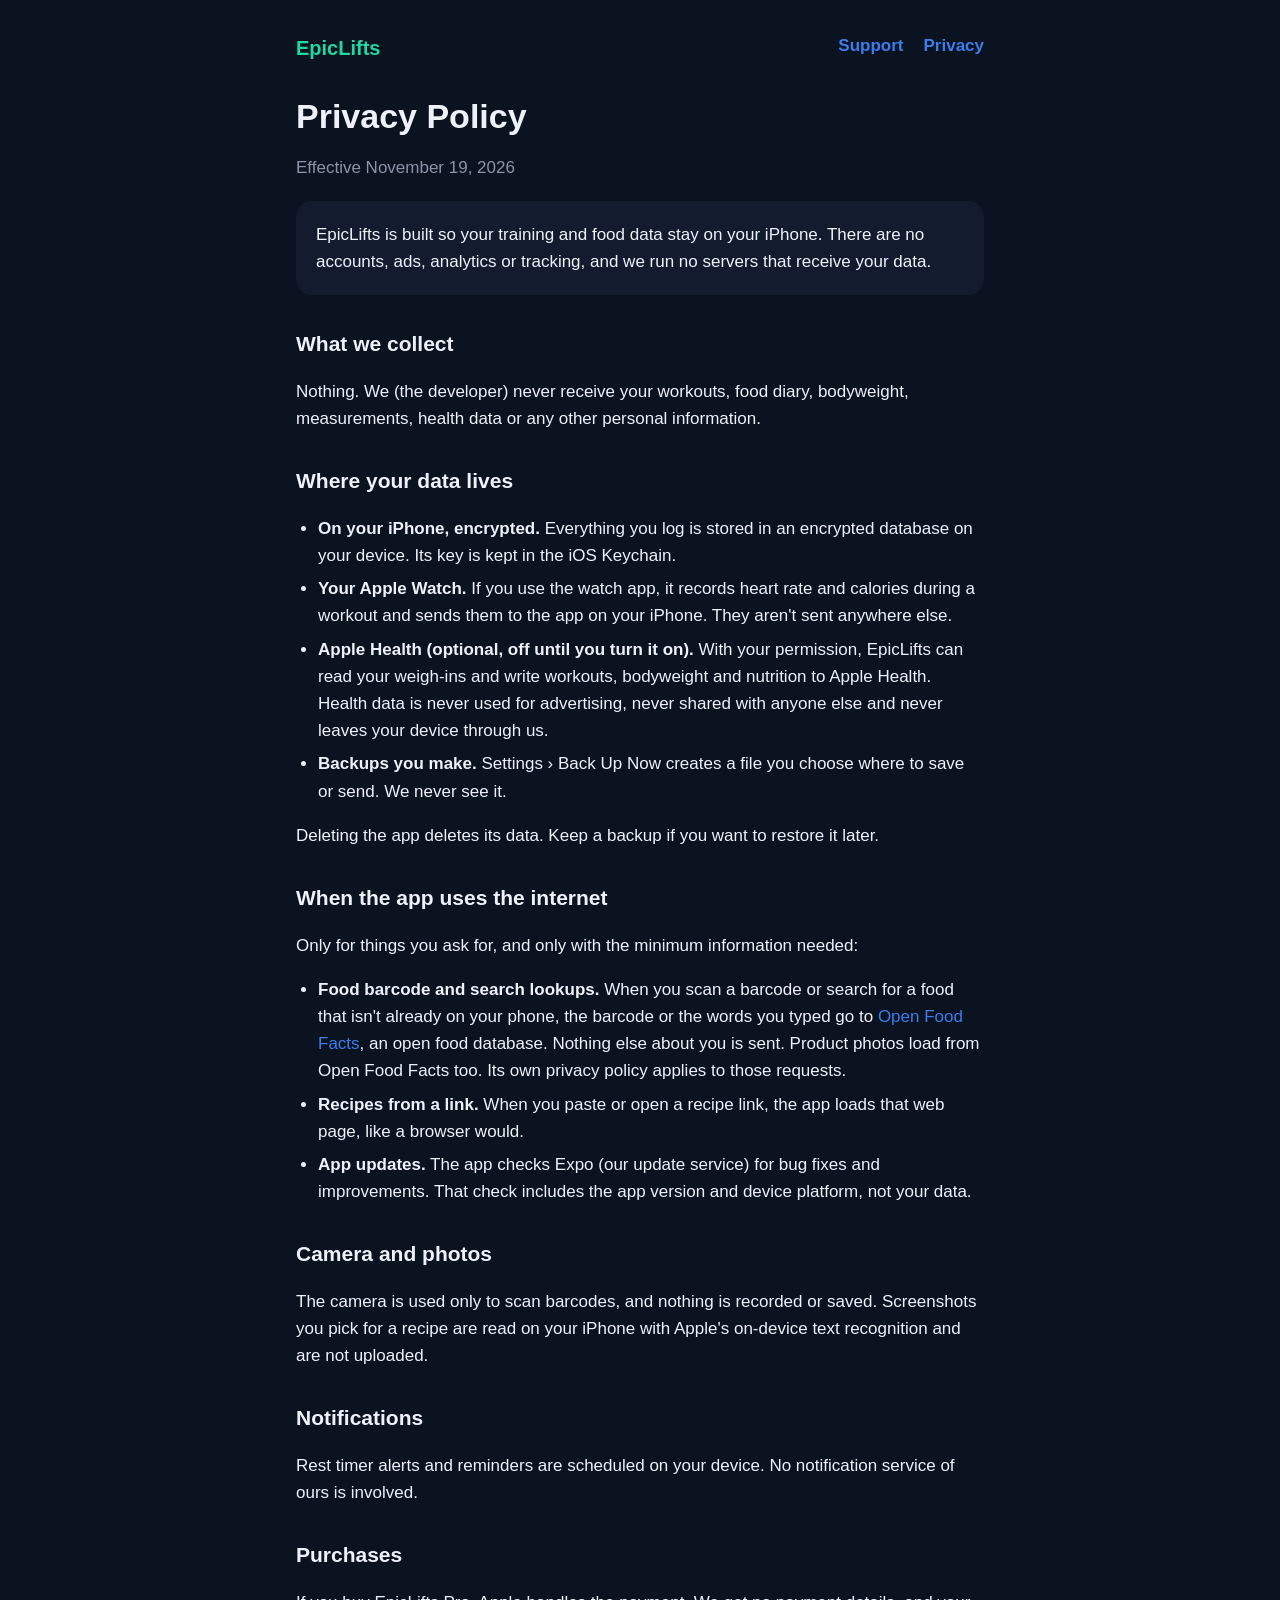
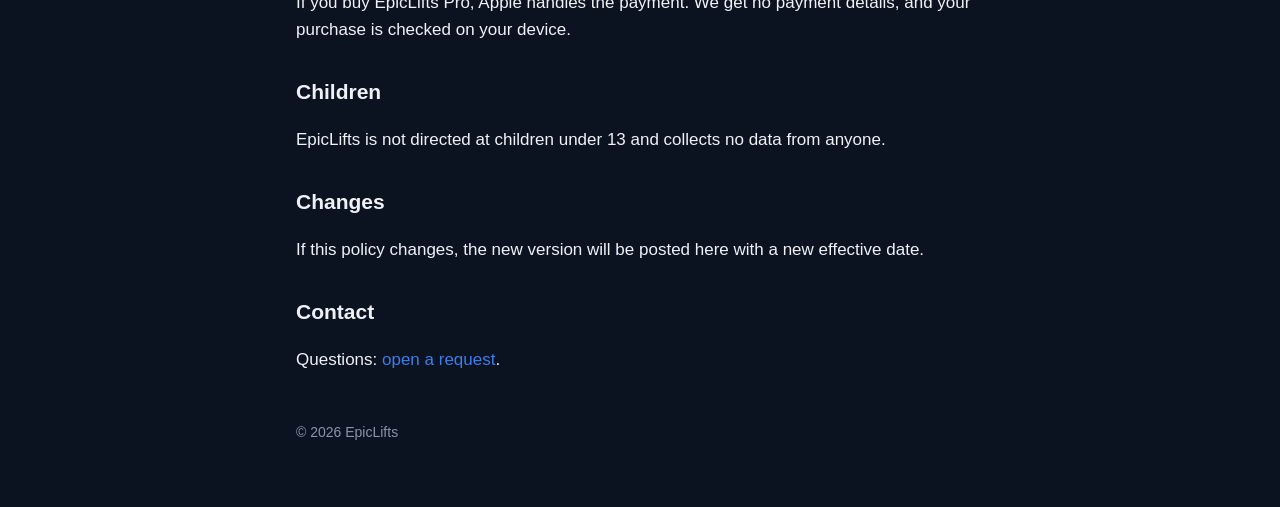
==== privacy.html @ 5da7ef16 "feat(site): home, support and privacy policy" ====
<!doctype html>
<html lang="en">
<head>
<meta charset="utf-8">
<meta name="viewport" content="width=device-width, initial-scale=1">
<title>EpicLifts Privacy Policy</title>
<link rel="stylesheet" href="style.css">
</head>
<body>
<main>
<nav><a href="./">EpicLifts</a><a href="support.html">Support</a><a href="privacy.html">Privacy</a></nav>
<h1>Privacy Policy</h1>
<p class="muted">Effective November 19, 2026</p>
<div class="card">EpicLifts is built so your training and food data stay on your iPhone. There are no accounts, ads, analytics or tracking, and we run no servers that receive your data.</div>

<h2>What we collect</h2>
<p>Nothing. We (the developer) never receive your workouts, food diary, bodyweight, measurements, health data or any other personal information.</p>

<h2>Where your data lives</h2>
<ul>
<li><strong>On your iPhone, encrypted.</strong> Everything you log is stored in an encrypted database on your device. Its key is kept in the iOS Keychain.</li>
<li><strong>Your Apple Watch.</strong> If you use the watch app, it records heart rate and calories during a workout and sends them to the app on your iPhone. They aren't sent anywhere else.</li>
<li><strong>Apple Health (optional, off until you turn it on).</strong> With your permission, EpicLifts can read your weigh-ins and write workouts, bodyweight and nutrition to Apple Health. Health data is never used for advertising, never shared with anyone else and never leaves your device through us.</li>
<li><strong>Backups you make.</strong> Settings › Back Up Now creates a file you choose where to save or send. We never see it.</li>
</ul>
<p>Deleting the app deletes its data. Keep a backup if you want to restore it later.</p>

<h2>When the app uses the internet</h2>
<p>Only for things you ask for, and only with the minimum information needed:</p>
<ul>
<li><strong>Food barcode and search lookups.</strong> When you scan a barcode or search for a food that isn't already on your phone, the barcode or the words you typed go to <a href="https://world.openfoodfacts.org">Open Food Facts</a>, an open food database. Nothing else about you is sent. Product photos load from Open Food Facts too. Its own privacy policy applies to those requests.</li>
<li><strong>Recipes from a link.</strong> When you paste or open a recipe link, the app loads that web page, like a browser would.</li>
<li><strong>App updates.</strong> The app checks Expo (our update service) for bug fixes and improvements. That check includes the app version and device platform, not your data.</li>
</ul>

<h2>Camera and photos</h2>
<p>The camera is used only to scan barcodes, and nothing is recorded or saved. Screenshots you pick for a recipe are read on your iPhone with Apple's on-device text recognition and are not uploaded.</p>

<h2>Notifications</h2>
<p>Rest timer alerts and reminders are scheduled on your device. No notification service of ours is involved.</p>

<h2>Purchases</h2>
<p>If you buy EpicLifts Pro, Apple handles the payment. We get no payment details, and your purchase is checked on your device.</p>

<h2>Children</h2>
<p>EpicLifts is not directed at children under 13 and collects no data from anyone.</p>

<h2>Changes</h2>
<p>If this policy changes, the new version will be posted here with a new effective date.</p>

<h2>Contact</h2>
<p>Questions: <a href="https://github.com/dominickkubica/epiclifts/issues/new">open a request</a>.</p>
<footer>© 2026 EpicLifts</footer>
</main>
</body>
</html>
---- style.css ----
:root { --bg: #0b1220; --panel: #131c2e; --text: #eef2f8; --muted: #8b95a7; --accent: #3b7ded; --good: #1fd9a0; }
* { box-sizing: border-box; }
body { margin: 0; background: var(--bg); color: var(--text); font: 17px/1.6 -apple-system, BlinkMacSystemFont, "Segoe UI", Roboto, sans-serif; }
main { max-width: 720px; margin: 0 auto; padding: 32px 16px 64px; }
nav { display: flex; gap: 20px; margin-bottom: 32px; font-weight: 600; }
nav a:first-child { margin-right: auto; color: var(--good); font-size: 20px; font-weight: 800; }
a { color: var(--accent); text-decoration: none; }
a:hover { text-decoration: underline; }
h1 { font-size: 34px; line-height: 1.2; margin: 0 0 8px; }
h2 { font-size: 21px; margin: 32px 0 8px; }
.muted { color: var(--muted); }
.card { background: var(--panel); border-radius: 16px; padding: 20px; margin: 20px 0; }
ul { padding-left: 22px; }
li { margin: 6px 0; }
footer { margin-top: 48px; color: var(--muted); font-size: 14px; }
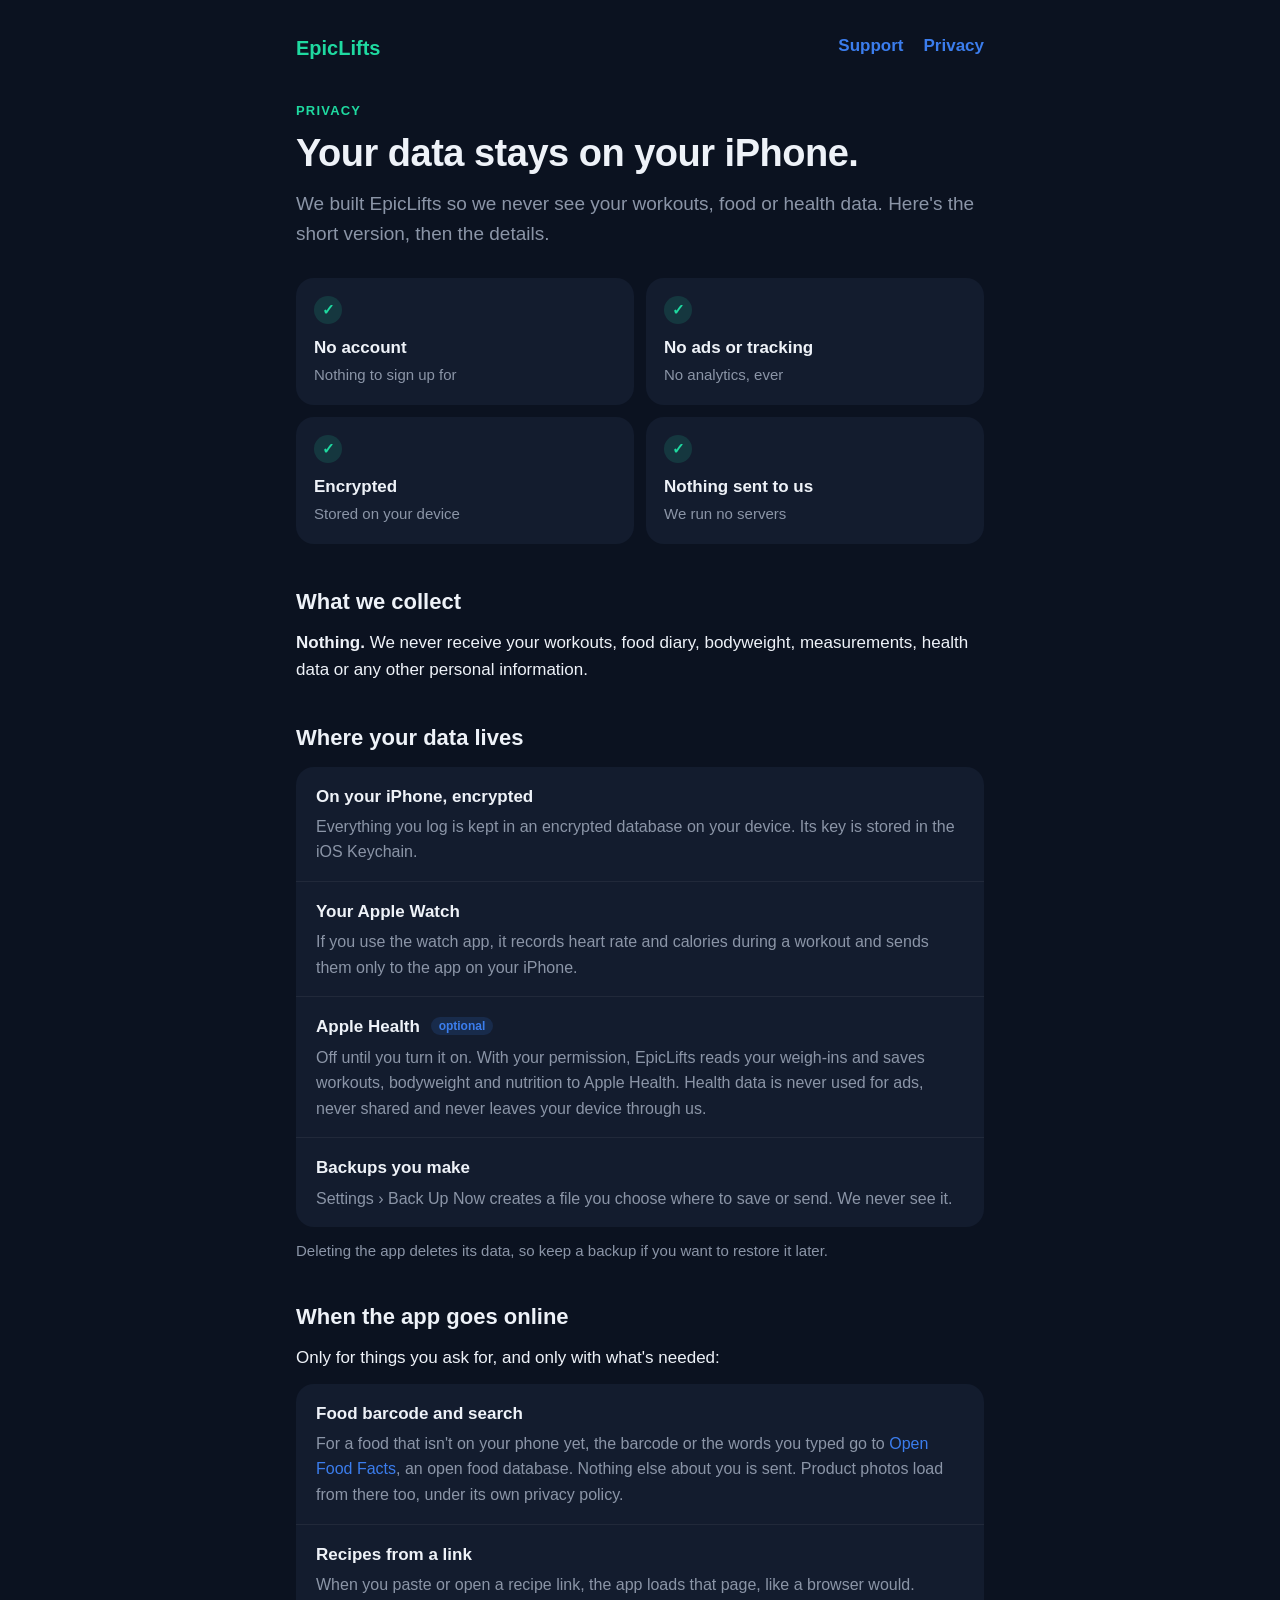
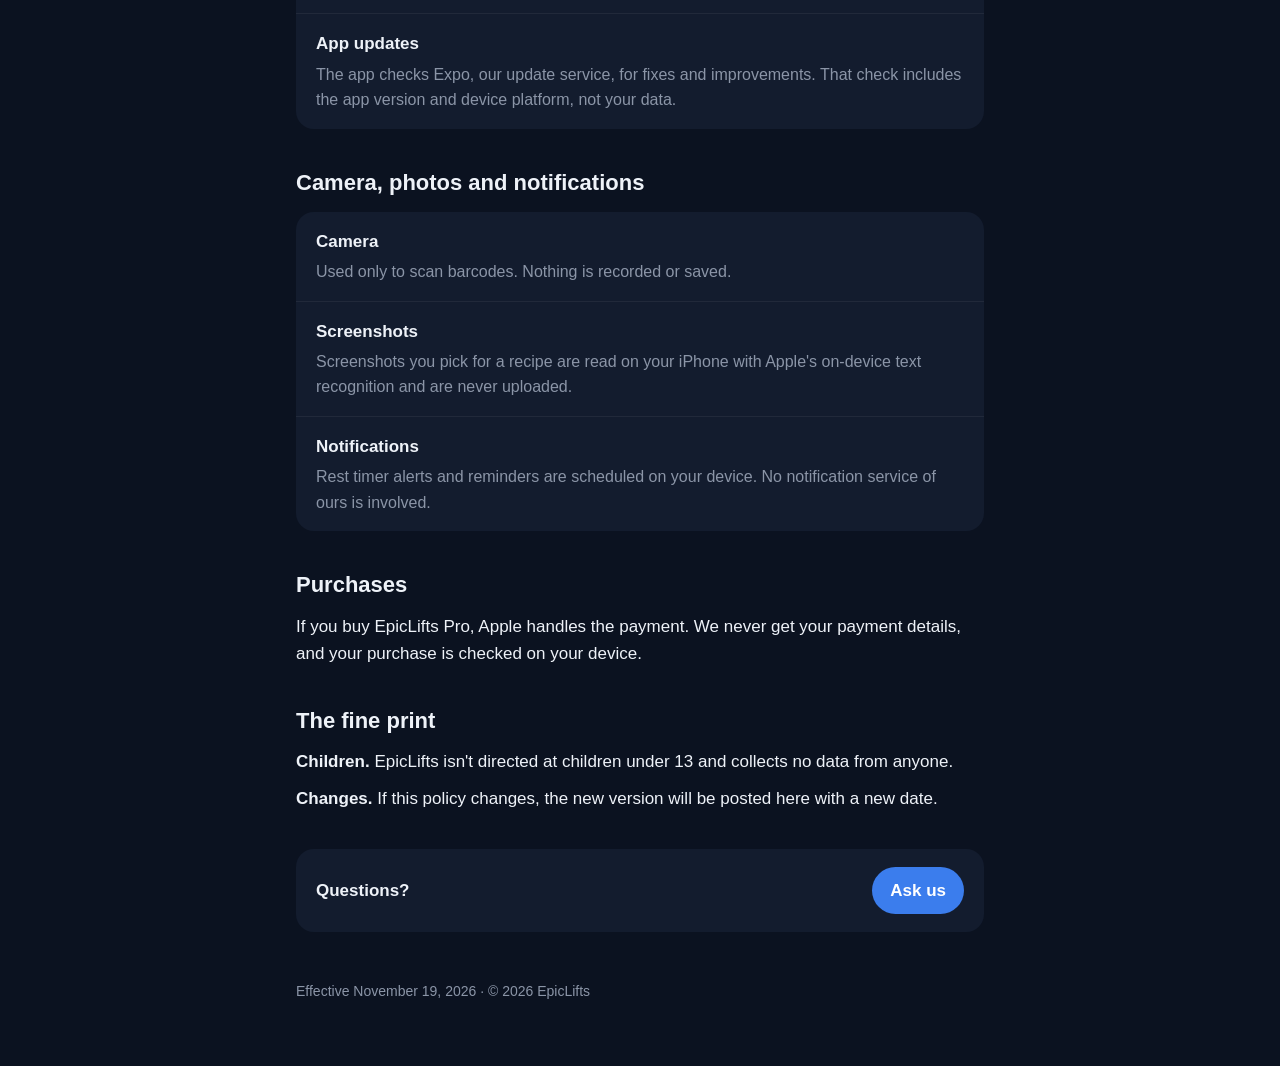
==== commit fb3ba3f1: "style(privacy): friendlier layout with a short version up top" ====
--- a/privacy.html
+++ b/privacy.html
@@ -4,53 +4,78 @@
 <meta charset="utf-8">
 <meta name="viewport" content="width=device-width, initial-scale=1">
 <title>EpicLifts Privacy Policy</title>
+<meta name="description" content="EpicLifts keeps your training and food data on your iPhone. No account, no ads, no tracking.">
 <link rel="stylesheet" href="style.css">
 </head>
 <body>
 <main>
 <nav><a href="./">EpicLifts</a><a href="support.html">Support</a><a href="privacy.html">Privacy</a></nav>
-<h1>Privacy Policy</h1>
-<p class="muted">Effective November 19, 2026</p>
-<div class="card">EpicLifts is built so your training and food data stay on your iPhone. There are no accounts, ads, analytics or tracking, and we run no servers that receive your data.</div>
 
-<h2>What we collect</h2>
-<p>Nothing. We (the developer) never receive your workouts, food diary, bodyweight, measurements, health data or any other personal information.</p>
+<header class="hero">
+  <span class="eyebrow">Privacy</span>
+  <h1>Your data stays on your iPhone.</h1>
+  <p class="lead">We built EpicLifts so we never see your workouts, food or health data. Here's the short version, then the details.</p>
+</header>
 
-<h2>Where your data lives</h2>
-<ul>
-<li><strong>On your iPhone, encrypted.</strong> Everything you log is stored in an encrypted database on your device. Its key is kept in the iOS Keychain.</li>
-<li><strong>Your Apple Watch.</strong> If you use the watch app, it records heart rate and calories during a workout and sends them to the app on your iPhone. They aren't sent anywhere else.</li>
-<li><strong>Apple Health (optional, off until you turn it on).</strong> With your permission, EpicLifts can read your weigh-ins and write workouts, bodyweight and nutrition to Apple Health. Health data is never used for advertising, never shared with anyone else and never leaves your device through us.</li>
-<li><strong>Backups you make.</strong> Settings › Back Up Now creates a file you choose where to save or send. We never see it.</li>
-</ul>
-<p>Deleting the app deletes its data. Keep a backup if you want to restore it later.</p>
+<div class="tiles">
+  <div class="tile"><span class="dot">✓</span><b>No account</b><span>Nothing to sign up for</span></div>
+  <div class="tile"><span class="dot">✓</span><b>No ads or tracking</b><span>No analytics, ever</span></div>
+  <div class="tile"><span class="dot">✓</span><b>Encrypted</b><span>Stored on your device</span></div>
+  <div class="tile"><span class="dot">✓</span><b>Nothing sent to us</b><span>We run no servers</span></div>
+</div>
 
-<h2>When the app uses the internet</h2>
-<p>Only for things you ask for, and only with the minimum information needed:</p>
-<ul>
-<li><strong>Food barcode and search lookups.</strong> When you scan a barcode or search for a food that isn't already on your phone, the barcode or the words you typed go to <a href="https://world.openfoodfacts.org">Open Food Facts</a>, an open food database. Nothing else about you is sent. Product photos load from Open Food Facts too. Its own privacy policy applies to those requests.</li>
-<li><strong>Recipes from a link.</strong> When you paste or open a recipe link, the app loads that web page, like a browser would.</li>
-<li><strong>App updates.</strong> The app checks Expo (our update service) for bug fixes and improvements. That check includes the app version and device platform, not your data.</li>
-</ul>
+<section class="sec">
+  <h2>What we collect</h2>
+  <p><strong>Nothing.</strong> We never receive your workouts, food diary, bodyweight, measurements, health data or any other personal information.</p>
+</section>
 
-<h2>Camera and photos</h2>
-<p>The camera is used only to scan barcodes, and nothing is recorded or saved. Screenshots you pick for a recipe are read on your iPhone with Apple's on-device text recognition and are not uploaded.</p>
+<section class="sec">
+  <h2>Where your data lives</h2>
+  <div class="rows">
+    <div class="row"><b>On your iPhone, encrypted</b><p>Everything you log is kept in an encrypted database on your device. Its key is stored in the iOS Keychain.</p></div>
+    <div class="row"><b>Your Apple Watch</b><p>If you use the watch app, it records heart rate and calories during a workout and sends them only to the app on your iPhone.</p></div>
+    <div class="row"><b>Apple Health <span class="tag">optional</span></b><p>Off until you turn it on. With your permission, EpicLifts reads your weigh-ins and saves workouts, bodyweight and nutrition to Apple Health. Health data is never used for ads, never shared and never leaves your device through us.</p></div>
+    <div class="row"><b>Backups you make</b><p>Settings › Back Up Now creates a file you choose where to save or send. We never see it.</p></div>
+  </div>
+  <p class="note">Deleting the app deletes its data, so keep a backup if you want to restore it later.</p>
+</section>
 
-<h2>Notifications</h2>
-<p>Rest timer alerts and reminders are scheduled on your device. No notification service of ours is involved.</p>
+<section class="sec">
+  <h2>When the app goes online</h2>
+  <p>Only for things you ask for, and only with what's needed:</p>
+  <div class="rows">
+    <div class="row"><b>Food barcode and search</b><p>For a food that isn't on your phone yet, the barcode or the words you typed go to <a href="https://world.openfoodfacts.org">Open Food Facts</a>, an open food database. Nothing else about you is sent. Product photos load from there too, under its own privacy policy.</p></div>
+    <div class="row"><b>Recipes from a link</b><p>When you paste or open a recipe link, the app loads that page, like a browser would.</p></div>
+    <div class="row"><b>App updates</b><p>The app checks Expo, our update service, for fixes and improvements. That check includes the app version and device platform, not your data.</p></div>
+  </div>
+</section>
 
-<h2>Purchases</h2>
-<p>If you buy EpicLifts Pro, Apple handles the payment. We get no payment details, and your purchase is checked on your device.</p>
+<section class="sec">
+  <h2>Camera, photos and notifications</h2>
+  <div class="rows">
+    <div class="row"><b>Camera</b><p>Used only to scan barcodes. Nothing is recorded or saved.</p></div>
+    <div class="row"><b>Screenshots</b><p>Screenshots you pick for a recipe are read on your iPhone with Apple's on-device text recognition and are never uploaded.</p></div>
+    <div class="row"><b>Notifications</b><p>Rest timer alerts and reminders are scheduled on your device. No notification service of ours is involved.</p></div>
+  </div>
+</section>
 
-<h2>Children</h2>
-<p>EpicLifts is not directed at children under 13 and collects no data from anyone.</p>
+<section class="sec">
+  <h2>Purchases</h2>
+  <p>If you buy EpicLifts Pro, Apple handles the payment. We never get your payment details, and your purchase is checked on your device.</p>
+</section>
 
-<h2>Changes</h2>
-<p>If this policy changes, the new version will be posted here with a new effective date.</p>
+<section class="sec">
+  <h2>The fine print</h2>
+  <p><b>Children.</b> EpicLifts isn't directed at children under 13 and collects no data from anyone.</p>
+  <p><b>Changes.</b> If this policy changes, the new version will be posted here with a new date.</p>
+</section>
 
-<h2>Contact</h2>
-<p>Questions: <a href="https://github.com/dominickkubica/epiclifts/issues/new">open a request</a>.</p>
-<footer>© 2026 EpicLifts</footer>
+<div class="contact">
+  <b>Questions?</b>
+  <a class="btn" href="https://github.com/dominickkubica/epiclifts/issues/new">Ask us</a>
+</div>
+
+<footer>Effective November 19, 2026 · © 2026 EpicLifts</footer>
 </main>
 </body>
 </html>
--- a/style.css
+++ b/style.css
@@ -13,3 +13,31 @@
 ul { padding-left: 22px; }
 li { margin: 6px 0; }
 footer { margin-top: 48px; color: var(--muted); font-size: 14px; }
+
+/* Privacy page: friendly, scannable */
+.hero { margin: 8px 0 28px; }
+.eyebrow { color: var(--good); font-size: 13px; font-weight: 700; letter-spacing: 1.2px; text-transform: uppercase; }
+.hero h1 { font-size: 38px; margin: 8px 0 12px; letter-spacing: -0.5px; }
+.lead { color: var(--muted); font-size: 19px; margin: 0; }
+.tiles { display: grid; grid-template-columns: repeat(2, minmax(0, 1fr)); gap: 12px; margin-bottom: 40px; }
+.tile { background: var(--panel); border-radius: 18px; padding: 18px; display: flex; flex-direction: column; gap: 2px; }
+.tile b { font-size: 17px; }
+.tile span:last-child { color: var(--muted); font-size: 15px; }
+.dot { width: 28px; height: 28px; border-radius: 14px; display: grid; place-items: center; margin-bottom: 8px;
+  background: rgba(31, 217, 160, 0.15); color: var(--good); font-weight: 800; font-size: 15px; }
+.sec { margin: 0 0 36px; }
+.sec h2 { font-size: 22px; margin: 0 0 10px; }
+.sec p { margin: 0 0 10px; }
+.rows { background: var(--panel); border-radius: 18px; overflow: hidden; margin: 12px 0; }
+.row { padding: 16px 20px; }
+.row + .row { border-top: 1px solid rgba(255, 255, 255, 0.06); }
+.row b { display: block; margin-bottom: 4px; }
+.row p { color: var(--muted); margin: 0; font-size: 16px; }
+.tag { font-size: 12px; font-weight: 700; color: var(--accent); background: rgba(59, 125, 237, 0.15); padding: 2px 8px;
+  border-radius: 999px; margin-left: 6px; vertical-align: 2px; }
+.note { color: var(--muted); font-size: 15px; }
+.contact { display: flex; align-items: center; justify-content: space-between; gap: 16px; background: var(--panel);
+  border-radius: 18px; padding: 18px 20px; }
+.btn { background: var(--accent); color: #fff; font-weight: 700; padding: 10px 18px; border-radius: 999px; }
+.btn:hover { text-decoration: none; opacity: 0.9; }
+@media (max-width: 480px) { .hero h1 { font-size: 30px; } .lead { font-size: 17px; } .tile { padding: 14px; } }
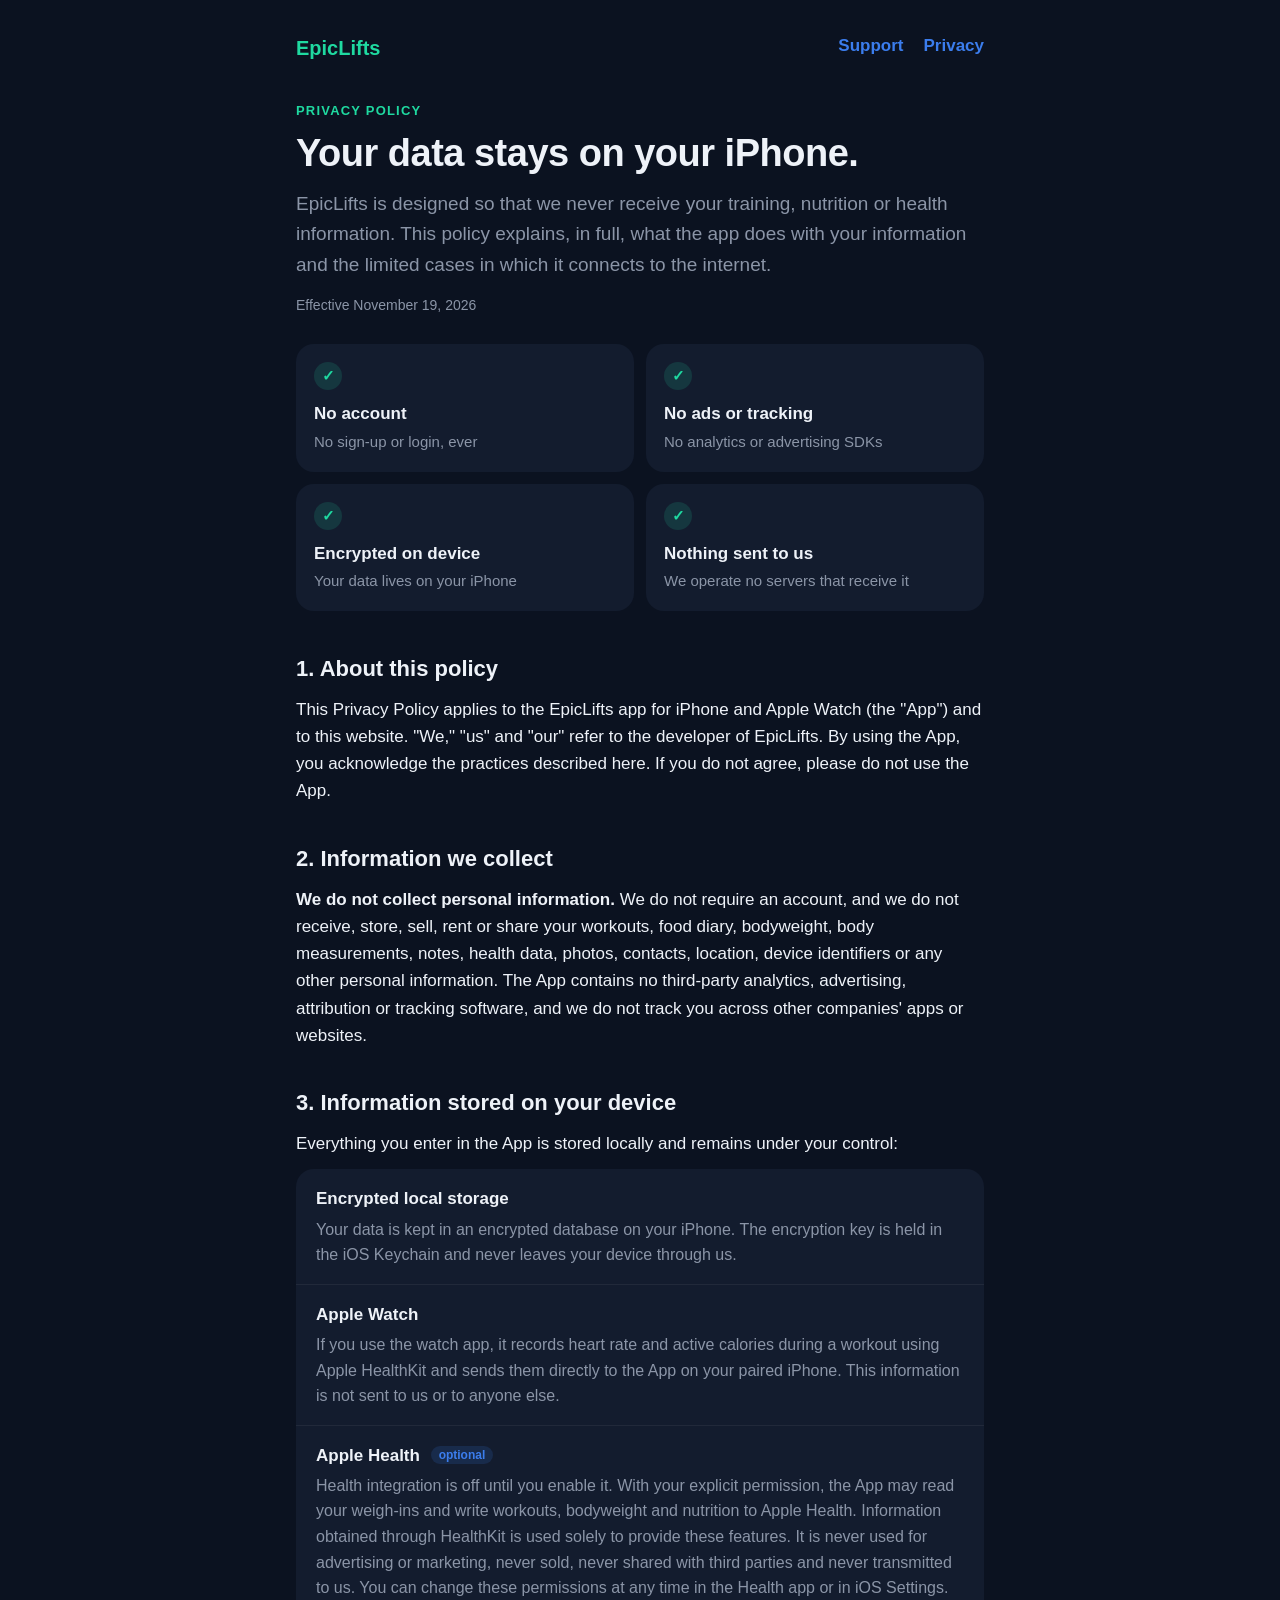
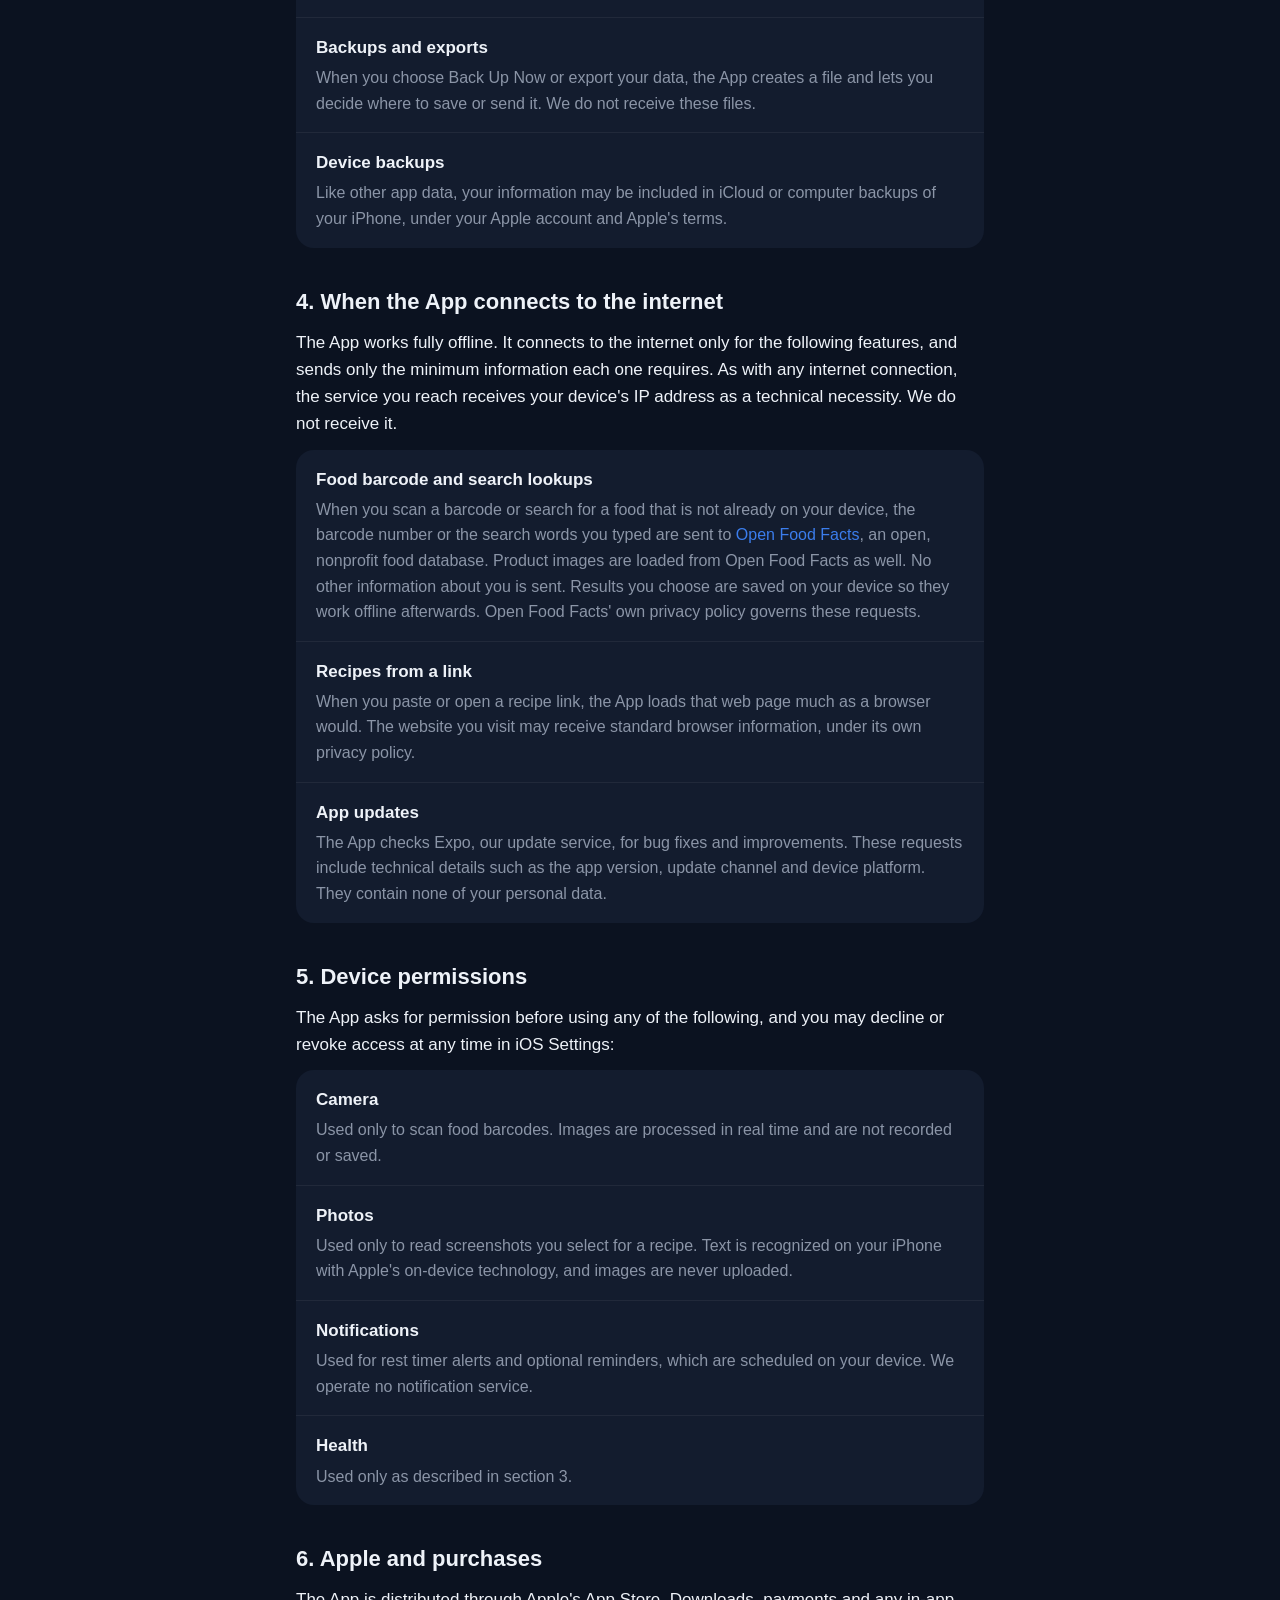
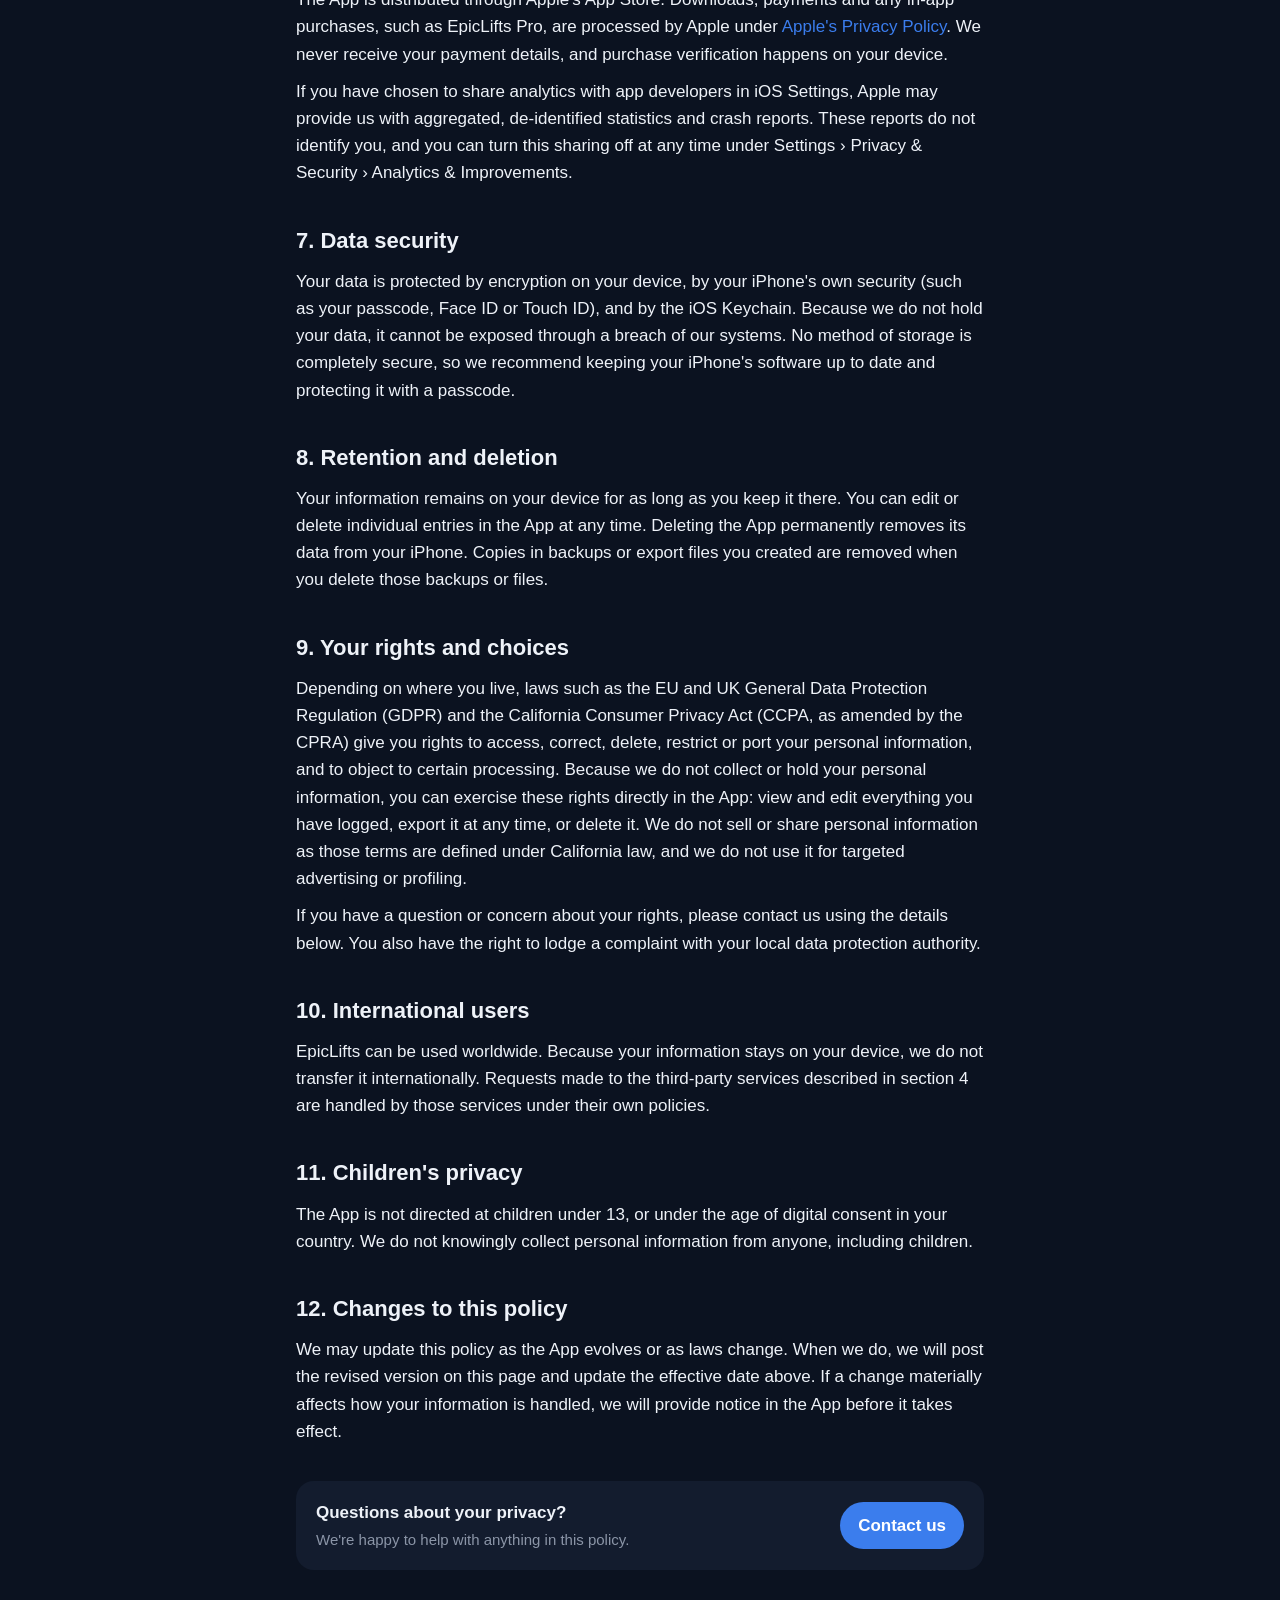
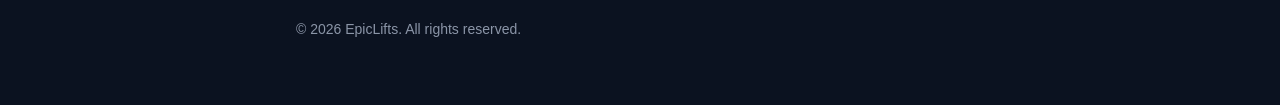
==== commit 3519bd8c: "docs(privacy): complete, professional policy" ====
--- a/privacy.html
+++ b/privacy.html
@@ -4,7 +4,7 @@
 <meta charset="utf-8">
 <meta name="viewport" content="width=device-width, initial-scale=1">
 <title>EpicLifts Privacy Policy</title>
-<meta name="description" content="EpicLifts keeps your training and food data on your iPhone. No account, no ads, no tracking.">
+<meta name="description" content="How EpicLifts handles your information: no account, no ads, no tracking, and your data stays on your iPhone.">
 <link rel="stylesheet" href="style.css">
 </head>
 <body>
@@ -12,70 +12,105 @@
 <nav><a href="./">EpicLifts</a><a href="support.html">Support</a><a href="privacy.html">Privacy</a></nav>
 
 <header class="hero">
-  <span class="eyebrow">Privacy</span>
+  <span class="eyebrow">Privacy Policy</span>
   <h1>Your data stays on your iPhone.</h1>
-  <p class="lead">We built EpicLifts so we never see your workouts, food or health data. Here's the short version, then the details.</p>
+  <p class="lead">EpicLifts is designed so that we never receive your training, nutrition or health information. This policy explains, in full, what the app does with your information and the limited cases in which it connects to the internet.</p>
+  <p class="meta">Effective November 19, 2026</p>
 </header>
 
 <div class="tiles">
-  <div class="tile"><span class="dot">✓</span><b>No account</b><span>Nothing to sign up for</span></div>
-  <div class="tile"><span class="dot">✓</span><b>No ads or tracking</b><span>No analytics, ever</span></div>
-  <div class="tile"><span class="dot">✓</span><b>Encrypted</b><span>Stored on your device</span></div>
-  <div class="tile"><span class="dot">✓</span><b>Nothing sent to us</b><span>We run no servers</span></div>
+  <div class="tile"><span class="dot">✓</span><b>No account</b><span>No sign-up or login, ever</span></div>
+  <div class="tile"><span class="dot">✓</span><b>No ads or tracking</b><span>No analytics or advertising SDKs</span></div>
+  <div class="tile"><span class="dot">✓</span><b>Encrypted on device</b><span>Your data lives on your iPhone</span></div>
+  <div class="tile"><span class="dot">✓</span><b>Nothing sent to us</b><span>We operate no servers that receive it</span></div>
 </div>
 
 <section class="sec">
-  <h2>What we collect</h2>
-  <p><strong>Nothing.</strong> We never receive your workouts, food diary, bodyweight, measurements, health data or any other personal information.</p>
+  <h2>1. About this policy</h2>
+  <p>This Privacy Policy applies to the EpicLifts app for iPhone and Apple Watch (the "App") and to this website. "We," "us" and "our" refer to the developer of EpicLifts. By using the App, you acknowledge the practices described here. If you do not agree, please do not use the App.</p>
 </section>
 
 <section class="sec">
-  <h2>Where your data lives</h2>
-  <div class="rows">
-    <div class="row"><b>On your iPhone, encrypted</b><p>Everything you log is kept in an encrypted database on your device. Its key is stored in the iOS Keychain.</p></div>
-    <div class="row"><b>Your Apple Watch</b><p>If you use the watch app, it records heart rate and calories during a workout and sends them only to the app on your iPhone.</p></div>
-    <div class="row"><b>Apple Health <span class="tag">optional</span></b><p>Off until you turn it on. With your permission, EpicLifts reads your weigh-ins and saves workouts, bodyweight and nutrition to Apple Health. Health data is never used for ads, never shared and never leaves your device through us.</p></div>
-    <div class="row"><b>Backups you make</b><p>Settings › Back Up Now creates a file you choose where to save or send. We never see it.</p></div>
-  </div>
-  <p class="note">Deleting the app deletes its data, so keep a backup if you want to restore it later.</p>
+  <h2>2. Information we collect</h2>
+  <p><strong>We do not collect personal information.</strong> We do not require an account, and we do not receive, store, sell, rent or share your workouts, food diary, bodyweight, body measurements, notes, health data, photos, contacts, location, device identifiers or any other personal information. The App contains no third-party analytics, advertising, attribution or tracking software, and we do not track you across other companies' apps or websites.</p>
 </section>
 
 <section class="sec">
-  <h2>When the app goes online</h2>
-  <p>Only for things you ask for, and only with what's needed:</p>
+  <h2>3. Information stored on your device</h2>
+  <p>Everything you enter in the App is stored locally and remains under your control:</p>
   <div class="rows">
-    <div class="row"><b>Food barcode and search</b><p>For a food that isn't on your phone yet, the barcode or the words you typed go to <a href="https://world.openfoodfacts.org">Open Food Facts</a>, an open food database. Nothing else about you is sent. Product photos load from there too, under its own privacy policy.</p></div>
-    <div class="row"><b>Recipes from a link</b><p>When you paste or open a recipe link, the app loads that page, like a browser would.</p></div>
-    <div class="row"><b>App updates</b><p>The app checks Expo, our update service, for fixes and improvements. That check includes the app version and device platform, not your data.</p></div>
+    <div class="row"><b>Encrypted local storage</b><p>Your data is kept in an encrypted database on your iPhone. The encryption key is held in the iOS Keychain and never leaves your device through us.</p></div>
+    <div class="row"><b>Apple Watch</b><p>If you use the watch app, it records heart rate and active calories during a workout using Apple HealthKit and sends them directly to the App on your paired iPhone. This information is not sent to us or to anyone else.</p></div>
+    <div class="row"><b>Apple Health <span class="tag">optional</span></b><p>Health integration is off until you enable it. With your explicit permission, the App may read your weigh-ins and write workouts, bodyweight and nutrition to Apple Health. Information obtained through HealthKit is used solely to provide these features. It is never used for advertising or marketing, never sold, never shared with third parties and never transmitted to us. You can change these permissions at any time in the Health app or in iOS Settings.</p></div>
+    <div class="row"><b>Backups and exports</b><p>When you choose Back Up Now or export your data, the App creates a file and lets you decide where to save or send it. We do not receive these files.</p></div>
+    <div class="row"><b>Device backups</b><p>Like other app data, your information may be included in iCloud or computer backups of your iPhone, under your Apple account and Apple's terms.</p></div>
   </div>
 </section>
 
 <section class="sec">
-  <h2>Camera, photos and notifications</h2>
+  <h2>4. When the App connects to the internet</h2>
+  <p>The App works fully offline. It connects to the internet only for the following features, and sends only the minimum information each one requires. As with any internet connection, the service you reach receives your device's IP address as a technical necessity. We do not receive it.</p>
   <div class="rows">
-    <div class="row"><b>Camera</b><p>Used only to scan barcodes. Nothing is recorded or saved.</p></div>
-    <div class="row"><b>Screenshots</b><p>Screenshots you pick for a recipe are read on your iPhone with Apple's on-device text recognition and are never uploaded.</p></div>
-    <div class="row"><b>Notifications</b><p>Rest timer alerts and reminders are scheduled on your device. No notification service of ours is involved.</p></div>
+    <div class="row"><b>Food barcode and search lookups</b><p>When you scan a barcode or search for a food that is not already on your device, the barcode number or the search words you typed are sent to <a href="https://world.openfoodfacts.org">Open Food Facts</a>, an open, nonprofit food database. Product images are loaded from Open Food Facts as well. No other information about you is sent. Results you choose are saved on your device so they work offline afterwards. Open Food Facts' own privacy policy governs these requests.</p></div>
+    <div class="row"><b>Recipes from a link</b><p>When you paste or open a recipe link, the App loads that web page much as a browser would. The website you visit may receive standard browser information, under its own privacy policy.</p></div>
+    <div class="row"><b>App updates</b><p>The App checks Expo, our update service, for bug fixes and improvements. These requests include technical details such as the app version, update channel and device platform. They contain none of your personal data.</p></div>
   </div>
 </section>
 
 <section class="sec">
-  <h2>Purchases</h2>
-  <p>If you buy EpicLifts Pro, Apple handles the payment. We never get your payment details, and your purchase is checked on your device.</p>
+  <h2>5. Device permissions</h2>
+  <p>The App asks for permission before using any of the following, and you may decline or revoke access at any time in iOS Settings:</p>
+  <div class="rows">
+    <div class="row"><b>Camera</b><p>Used only to scan food barcodes. Images are processed in real time and are not recorded or saved.</p></div>
+    <div class="row"><b>Photos</b><p>Used only to read screenshots you select for a recipe. Text is recognized on your iPhone with Apple's on-device technology, and images are never uploaded.</p></div>
+    <div class="row"><b>Notifications</b><p>Used for rest timer alerts and optional reminders, which are scheduled on your device. We operate no notification service.</p></div>
+    <div class="row"><b>Health</b><p>Used only as described in section 3.</p></div>
+  </div>
 </section>
 
 <section class="sec">
-  <h2>The fine print</h2>
-  <p><b>Children.</b> EpicLifts isn't directed at children under 13 and collects no data from anyone.</p>
-  <p><b>Changes.</b> If this policy changes, the new version will be posted here with a new date.</p>
+  <h2>6. Apple and purchases</h2>
+  <p>The App is distributed through Apple's App Store. Downloads, payments and any in-app purchases, such as EpicLifts Pro, are processed by Apple under <a href="https://www.apple.com/legal/privacy/">Apple's Privacy Policy</a>. We never receive your payment details, and purchase verification happens on your device.</p>
+  <p>If you have chosen to share analytics with app developers in iOS Settings, Apple may provide us with aggregated, de-identified statistics and crash reports. These reports do not identify you, and you can turn this sharing off at any time under Settings › Privacy &amp; Security › Analytics &amp; Improvements.</p>
+</section>
+
+<section class="sec">
+  <h2>7. Data security</h2>
+  <p>Your data is protected by encryption on your device, by your iPhone's own security (such as your passcode, Face ID or Touch ID), and by the iOS Keychain. Because we do not hold your data, it cannot be exposed through a breach of our systems. No method of storage is completely secure, so we recommend keeping your iPhone's software up to date and protecting it with a passcode.</p>
+</section>
+
+<section class="sec">
+  <h2>8. Retention and deletion</h2>
+  <p>Your information remains on your device for as long as you keep it there. You can edit or delete individual entries in the App at any time. Deleting the App permanently removes its data from your iPhone. Copies in backups or export files you created are removed when you delete those backups or files.</p>
+</section>
+
+<section class="sec">
+  <h2>9. Your rights and choices</h2>
+  <p>Depending on where you live, laws such as the EU and UK General Data Protection Regulation (GDPR) and the California Consumer Privacy Act (CCPA, as amended by the CPRA) give you rights to access, correct, delete, restrict or port your personal information, and to object to certain processing. Because we do not collect or hold your personal information, you can exercise these rights directly in the App: view and edit everything you have logged, export it at any time, or delete it. We do not sell or share personal information as those terms are defined under California law, and we do not use it for targeted advertising or profiling.</p>
+  <p>If you have a question or concern about your rights, please contact us using the details below. You also have the right to lodge a complaint with your local data protection authority.</p>
+</section>
+
+<section class="sec">
+  <h2>10. International users</h2>
+  <p>EpicLifts can be used worldwide. Because your information stays on your device, we do not transfer it internationally. Requests made to the third-party services described in section 4 are handled by those services under their own policies.</p>
+</section>
+
+<section class="sec">
+  <h2>11. Children's privacy</h2>
+  <p>The App is not directed at children under 13, or under the age of digital consent in your country. We do not knowingly collect personal information from anyone, including children.</p>
+</section>
+
+<section class="sec">
+  <h2>12. Changes to this policy</h2>
+  <p>We may update this policy as the App evolves or as laws change. When we do, we will post the revised version on this page and update the effective date above. If a change materially affects how your information is handled, we will provide notice in the App before it takes effect.</p>
 </section>
 
 <div class="contact">
-  <b>Questions?</b>
-  <a class="btn" href="https://github.com/dominickkubica/epiclifts/issues/new">Ask us</a>
+  <div><b>Questions about your privacy?</b><p>We're happy to help with anything in this policy.</p></div>
+  <a class="btn" href="https://github.com/dominickkubica/epiclifts/issues/new">Contact us</a>
 </div>
 
-<footer>Effective November 19, 2026 · © 2026 EpicLifts</footer>
+<footer>© 2026 EpicLifts. All rights reserved.</footer>
 </main>
 </body>
 </html>
--- a/style.css
+++ b/style.css
@@ -41,3 +41,6 @@
 .btn { background: var(--accent); color: #fff; font-weight: 700; padding: 10px 18px; border-radius: 999px; }
 .btn:hover { text-decoration: none; opacity: 0.9; }
 @media (max-width: 480px) { .hero h1 { font-size: 30px; } .lead { font-size: 17px; } .tile { padding: 14px; } }
+.meta { color: var(--muted); font-size: 14px; margin: 14px 0 0; }
+.contact p { color: var(--muted); margin: 2px 0 0; font-size: 15px; }
+.btn { white-space: nowrap; }
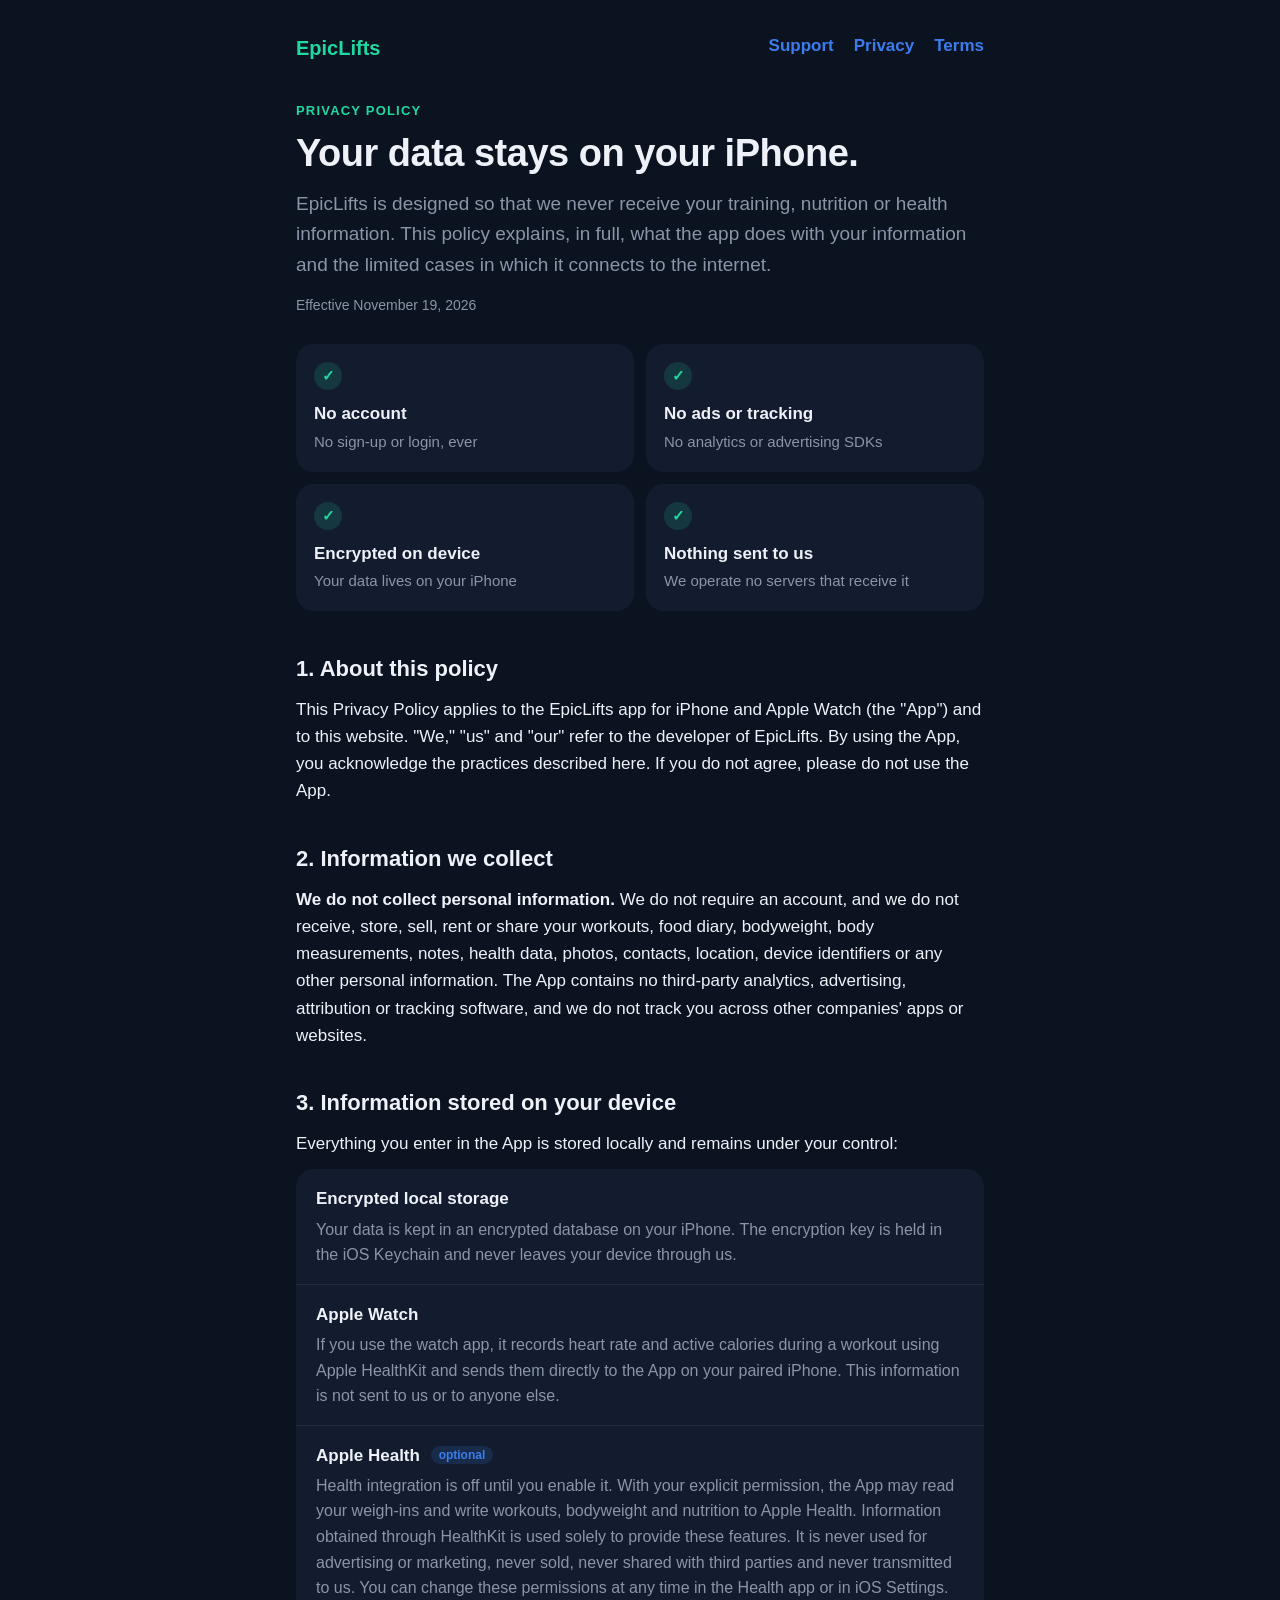
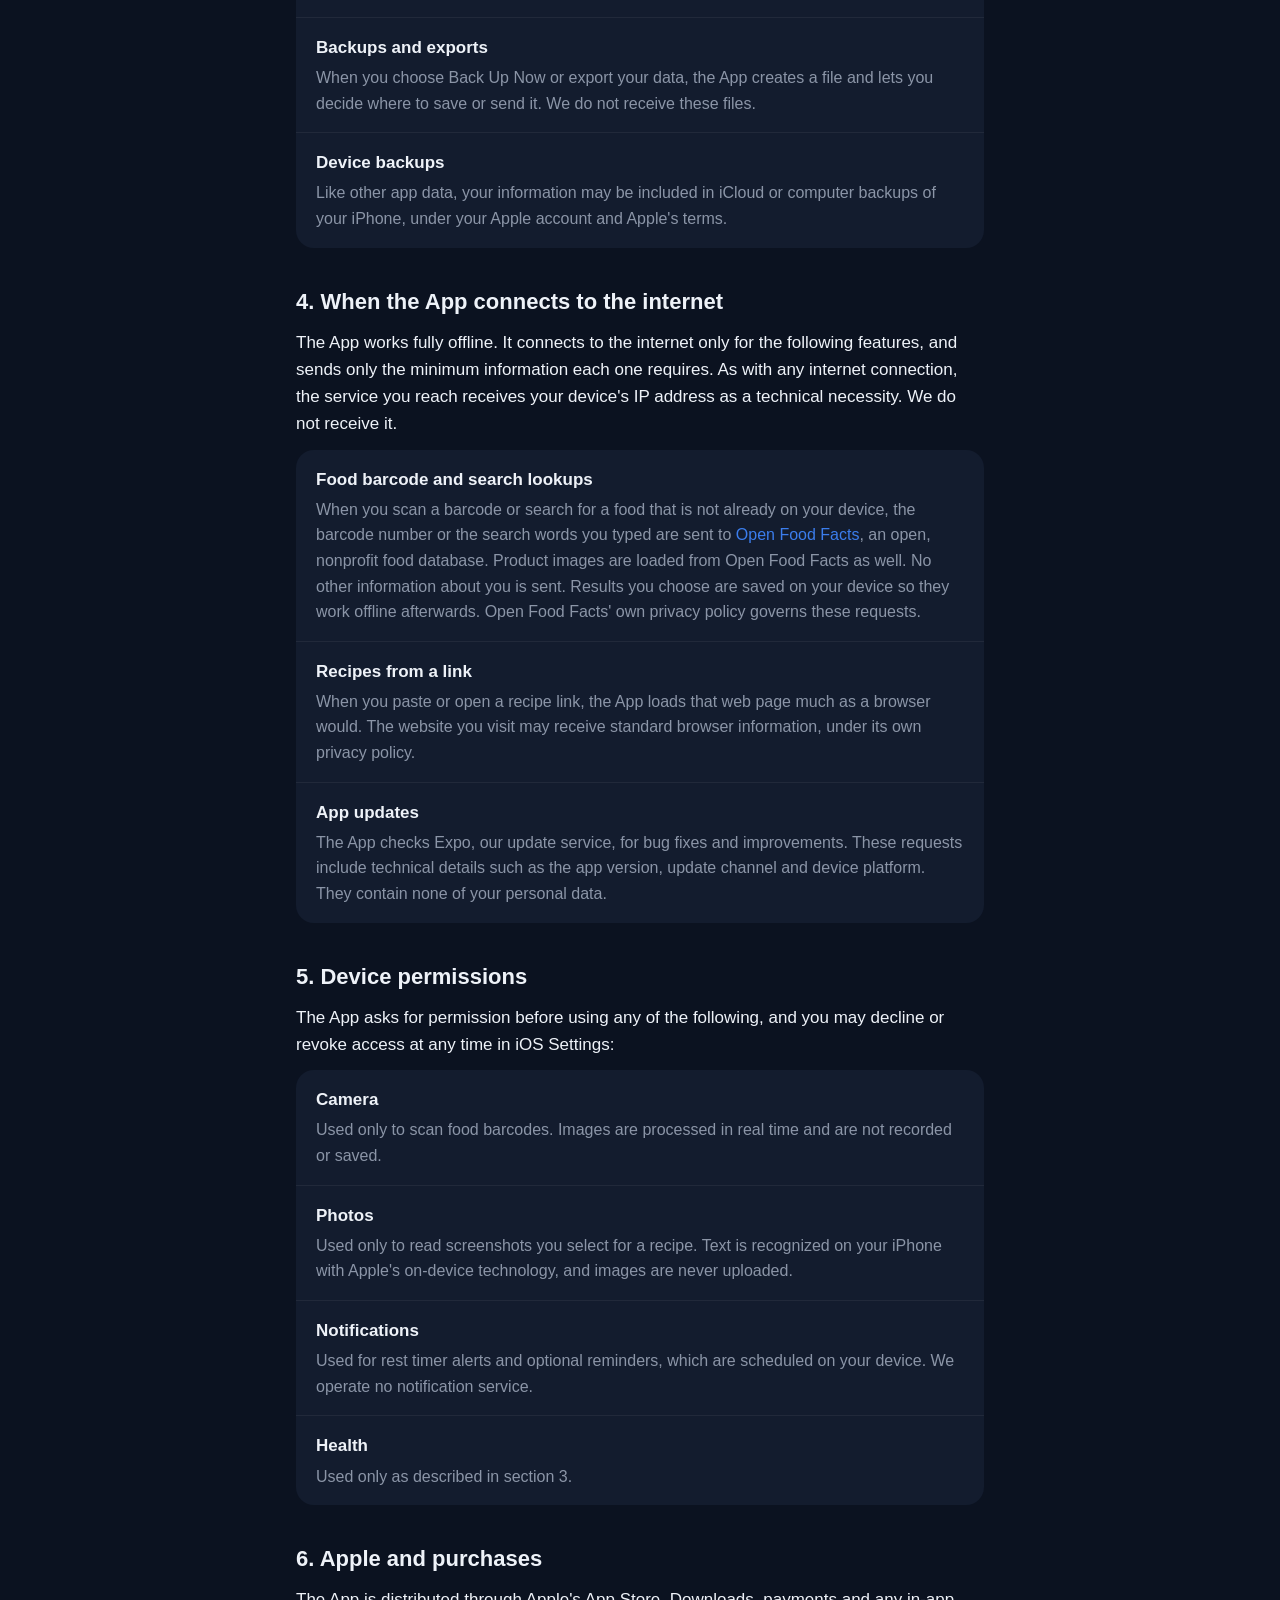
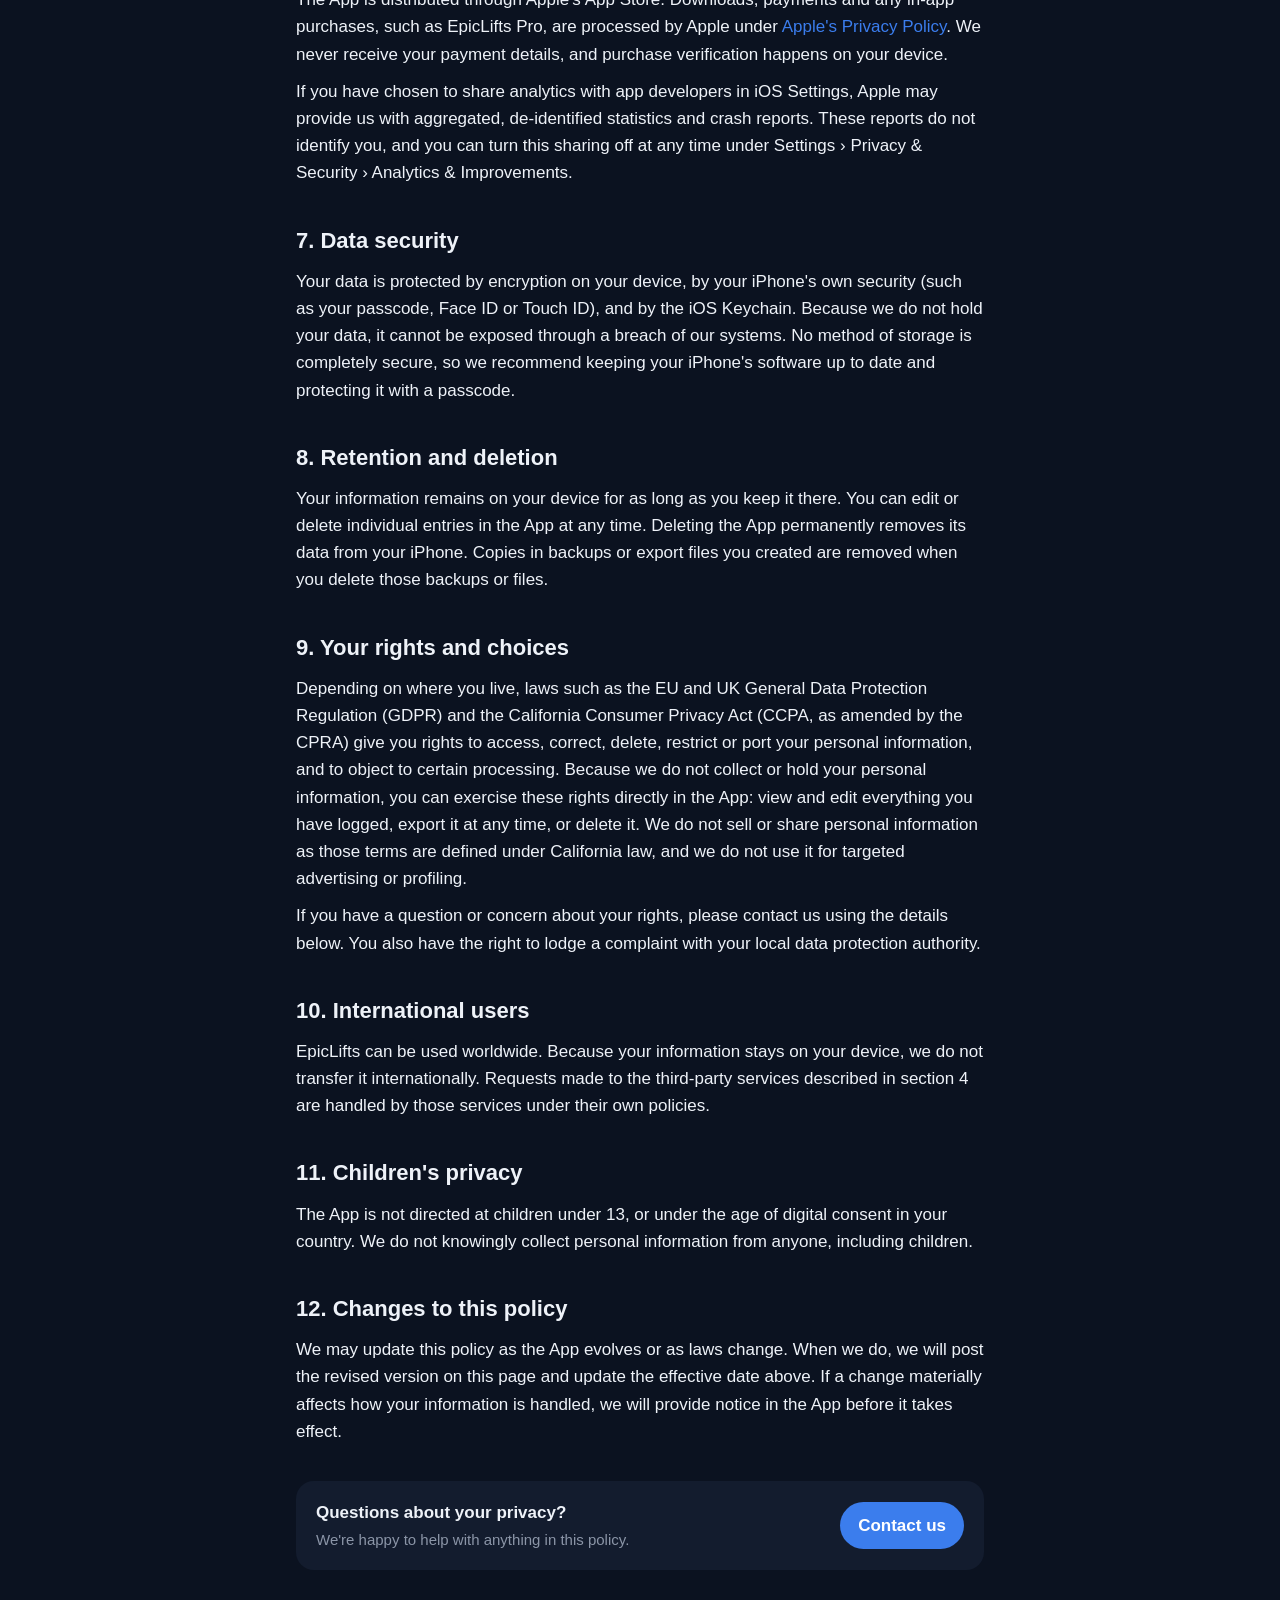
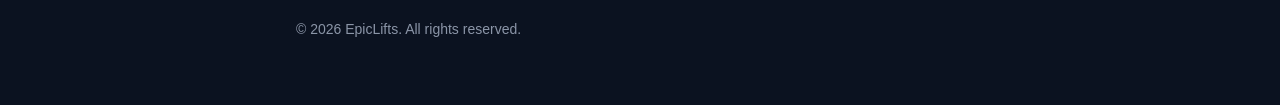
==== commit abec366a: "feat(site): Terms of Use with health and safety disclaimers" ====
--- a/privacy.html
+++ b/privacy.html
@@ -5,11 +5,11 @@
 <meta name="viewport" content="width=device-width, initial-scale=1">
 <title>EpicLifts Privacy Policy</title>
 <meta name="description" content="How EpicLifts handles your information: no account, no ads, no tracking, and your data stays on your iPhone.">
-<link rel="stylesheet" href="style.css">
+<link rel="stylesheet" href="style.css?v=3">
 </head>
 <body>
 <main>
-<nav><a href="./">EpicLifts</a><a href="support.html">Support</a><a href="privacy.html">Privacy</a></nav>
+<nav><a href="./">EpicLifts</a><a href="support.html">Support</a><a href="privacy.html">Privacy</a><a href="terms.html">Terms</a></nav>
 
 <header class="hero">
   <span class="eyebrow">Privacy Policy</span>
